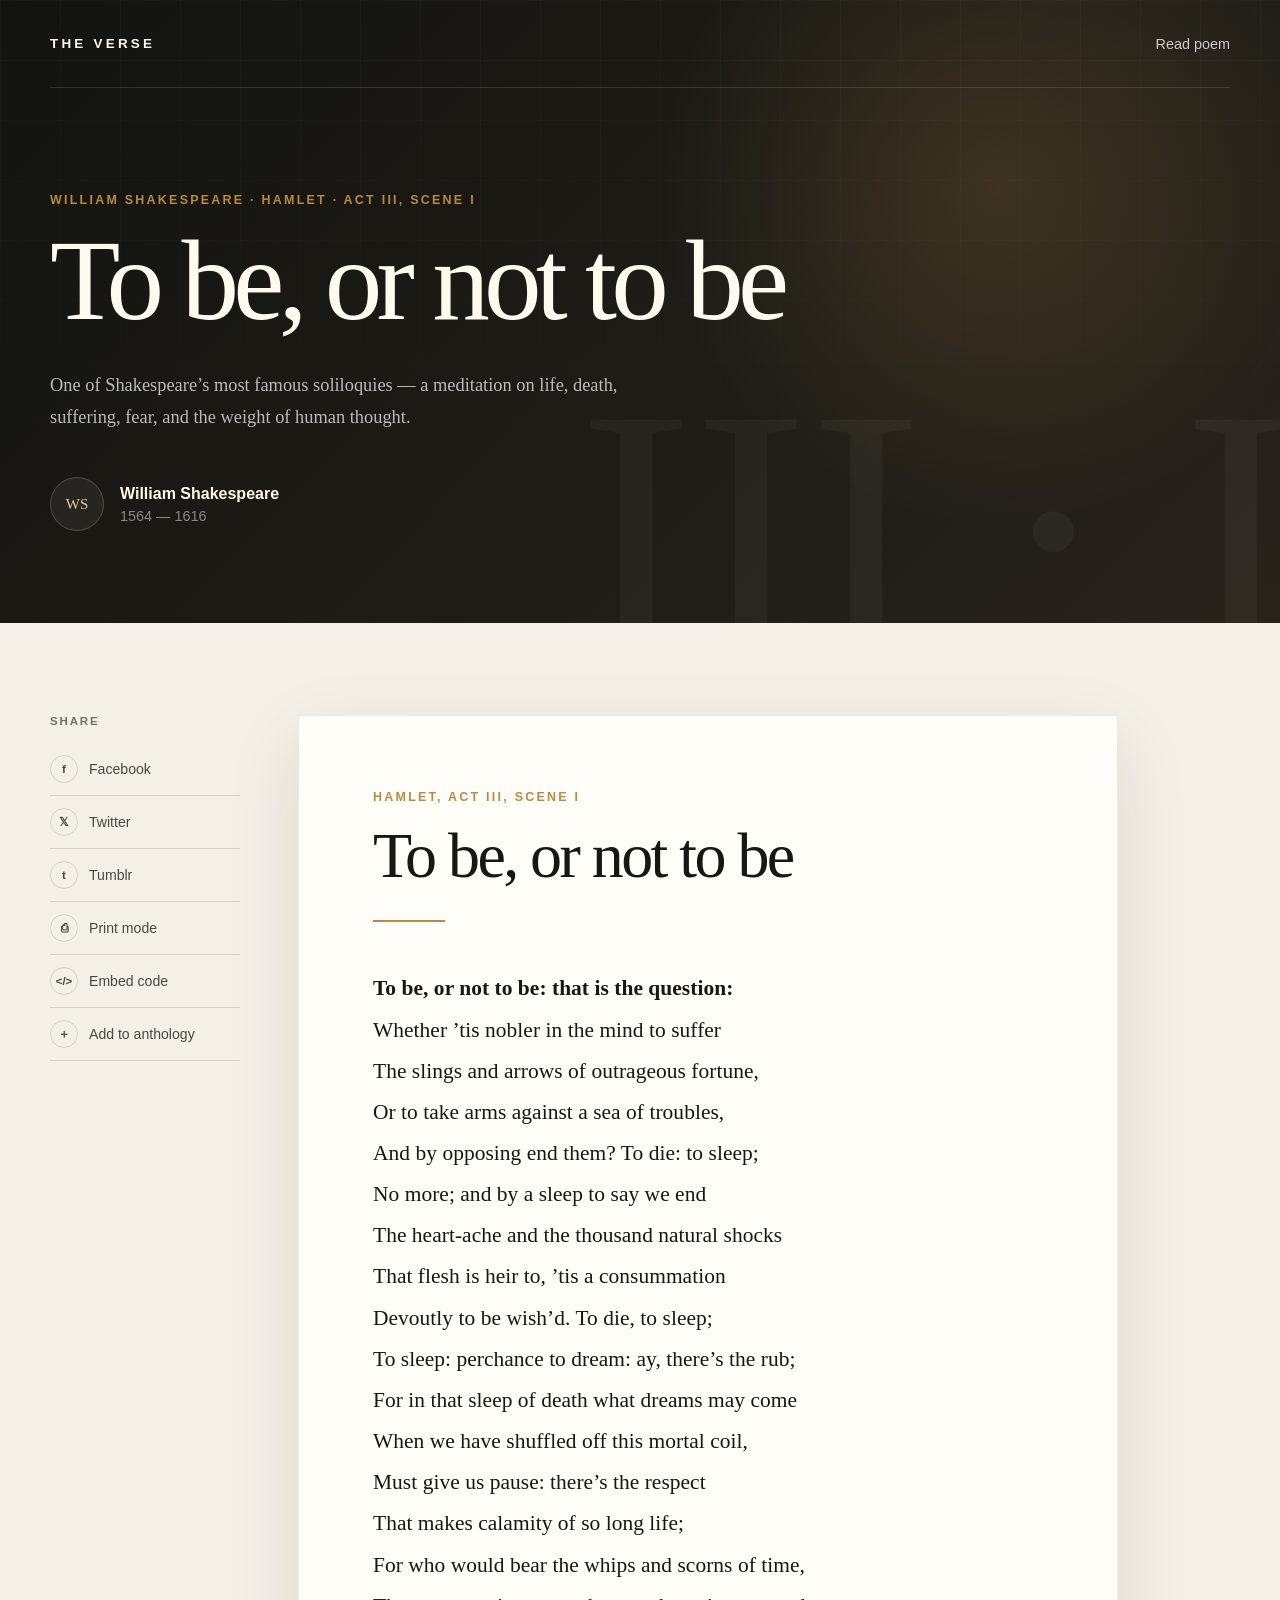
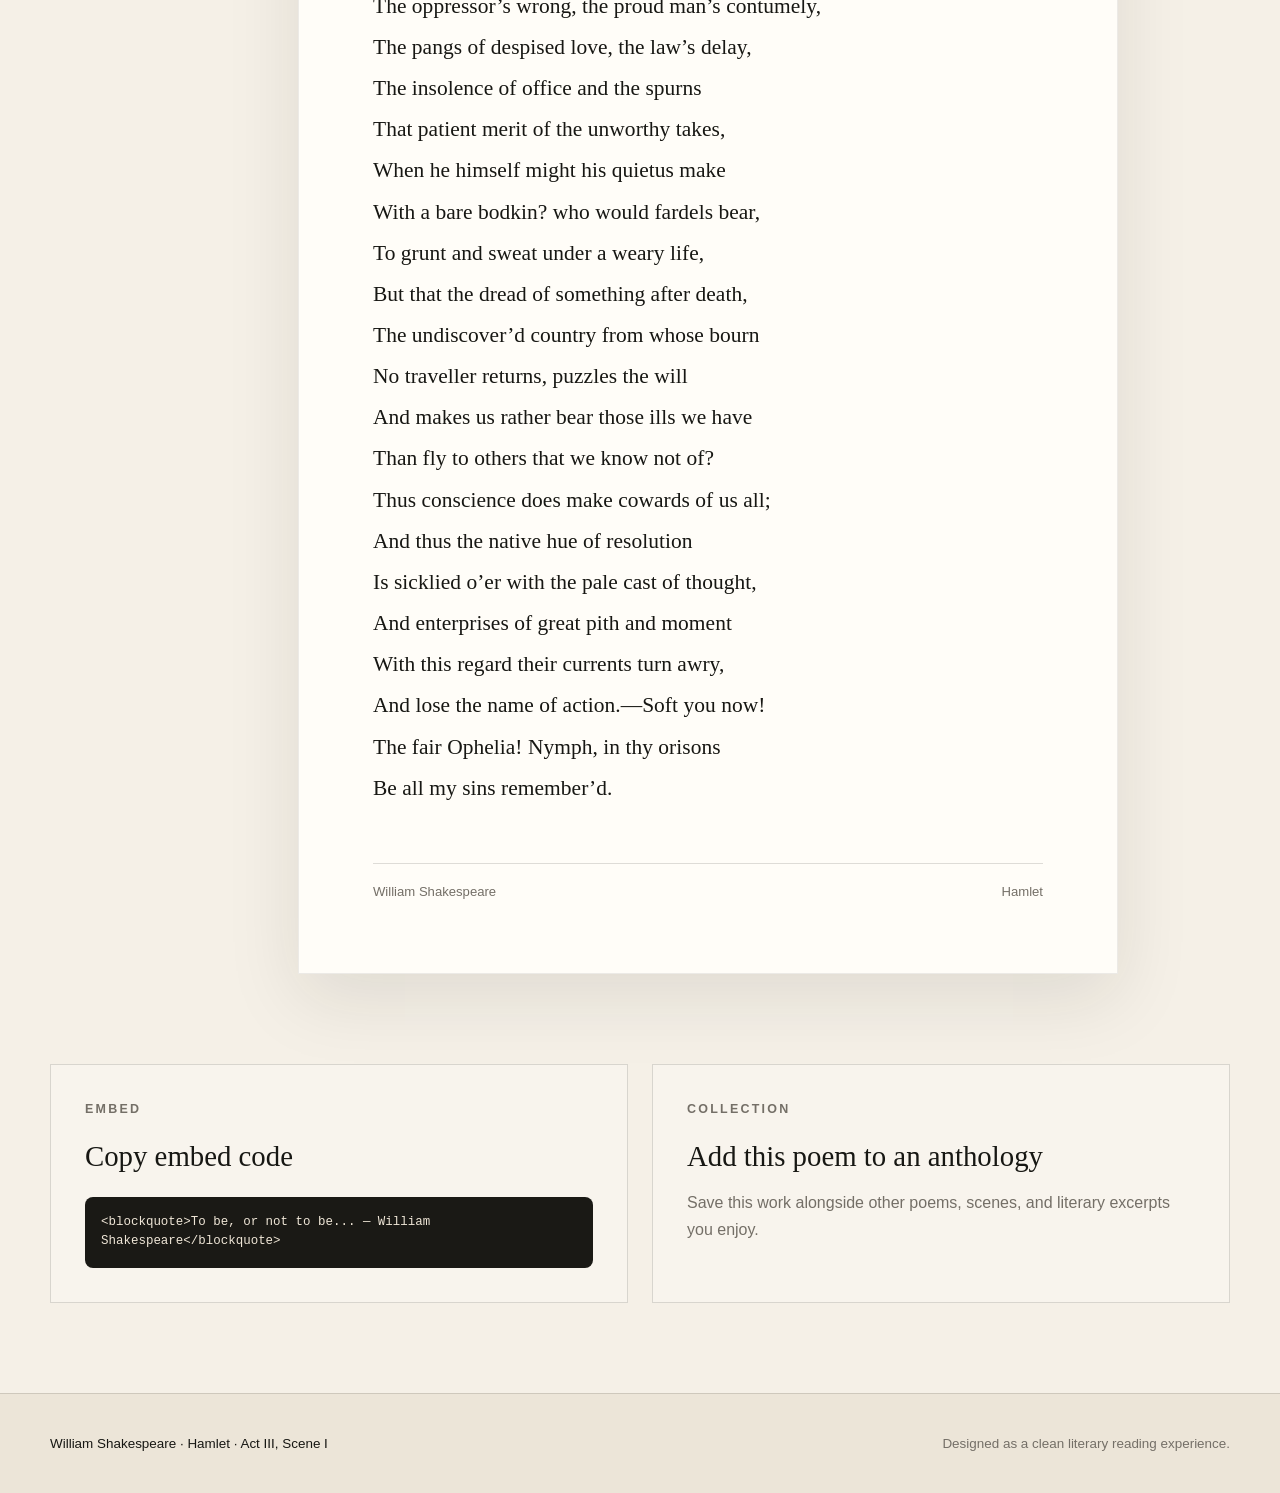
==== index.html @ 47768cc7 "first changes" ====
<!DOCTYPE html>
<html lang="en">
<head>
  <meta charset="UTF-8" />
  <meta name="viewport" content="width=device-width, initial-scale=1.0" />
  <meta name="description" content="Hamlet, Act III, Scene I — To be, or not to be by William Shakespeare" />
  <title>Hamlet — To be, or not to be</title>
  <link rel="stylesheet" href="style.css" />
</head>
<body>

  <header class="hero">
    <nav class="nav container" aria-label="Primary navigation">
      <a class="brand" href="#">THE VERSE</a>
      <a class="nav-link" href="#poem">Read poem</a>
    </nav>

    <div class="hero-content container">
      <p class="eyebrow">William Shakespeare · Hamlet · Act III, Scene I</p>
      <h1>To be, or not to be</h1>
      <p class="intro">
        One of Shakespeare’s most famous soliloquies — a meditation on life,
        death, suffering, fear, and the weight of human thought.
      </p>

      <div class="author-card">
        <div class="author-mark" aria-hidden="true">WS</div>
        <div>
          <p class="author-name">William Shakespeare</p>
          <p class="author-years">1564 — 1616</p>
        </div>
      </div>
    </div>

    <div class="hero-number" aria-hidden="true">III · I</div>
  </header>

  <main id="poem" class="page container">
    <aside class="actions" aria-label="Poem actions">
      <p class="actions-title">Share</p>

      <a href="https://www.facebook.com/sharer/sharer.php" target="_blank" rel="noopener">
        <span class="action-icon">f</span>
        <span>Facebook</span>
      </a>

      <a href="https://twitter.com/intent/tweet" target="_blank" rel="noopener">
        <span class="action-icon">𝕏</span>
        <span>Twitter</span>
      </a>

      <a href="https://www.tumblr.com/widgets/share/tool" target="_blank" rel="noopener">
        <span class="action-icon">t</span>
        <span>Tumblr</span>
      </a>

      <a href="#" onclick="window.print(); return false;">
        <span class="action-icon">⎙</span>
        <span>Print mode</span>
      </a>

      <a href="#embed">
        <span class="action-icon">&lt;/&gt;</span>
        <span>Embed code</span>
      </a>

      <a href="#anthology">
        <span class="action-icon">＋</span>
        <span>Add to anthology</span>
      </a>
    </aside>

    <article class="poem-card">
      <header class="poem-heading">
        <p class="kicker">Hamlet, Act III, Scene I</p>
        <h2>To be, or not to be</h2>
        <div class="rule"></div>
      </header>

      <div class="poem-text">
        <p>
          To be, or not to be: that is the question:<br>
          Whether ’tis nobler in the mind to suffer<br>
          The slings and arrows of outrageous fortune,<br>
          Or to take arms against a sea of troubles,<br>
          And by opposing end them? To die: to sleep;<br>
          No more; and by a sleep to say we end<br>
          The heart-ache and the thousand natural shocks<br>
          That flesh is heir to, ’tis a consummation<br>
          Devoutly to be wish’d. To die, to sleep;<br>
          To sleep: perchance to dream: ay, there’s the rub;<br>
          For in that sleep of death what dreams may come<br>
          When we have shuffled off this mortal coil,<br>
          Must give us pause: there’s the respect<br>
          That makes calamity of so long life;<br>
          For who would bear the whips and scorns of time,<br>
          The oppressor’s wrong, the proud man’s contumely,<br>
          The pangs of despised love, the law’s delay,<br>
          The insolence of office and the spurns<br>
          That patient merit of the unworthy takes,<br>
          When he himself might his quietus make<br>
          With a bare bodkin? who would fardels bear,<br>
          To grunt and sweat under a weary life,<br>
          But that the dread of something after death,<br>
          The undiscover’d country from whose bourn<br>
          No traveller returns, puzzles the will<br>
          And makes us rather bear those ills we have<br>
          Than fly to others that we know not of?<br>
          Thus conscience does make cowards of us all;<br>
          And thus the native hue of resolution<br>
          Is sicklied o’er with the pale cast of thought,<br>
          And enterprises of great pith and moment<br>
          With this regard their currents turn awry,<br>
          And lose the name of action.—Soft you now!<br>
          The fair Ophelia! Nymph, in thy orisons<br>
          Be all my sins remember’d.
        </p>
      </div>

      <footer class="poem-footer">
        <span>William Shakespeare</span>
        <span>Hamlet</span>
      </footer>
    </article>
  </main>

  <section id="embed" class="extra container">
    <div class="extra-card">
      <p class="extra-label">Embed</p>
      <h3>Copy embed code</h3>
      <code>&lt;blockquote&gt;To be, or not to be... — William Shakespeare&lt;/blockquote&gt;</code>
    </div>

    <div id="anthology" class="extra-card">
      <p class="extra-label">Collection</p>
      <h3>Add this poem to an anthology</h3>
      <p>Save this work alongside other poems, scenes, and literary excerpts you enjoy.</p>
    </div>
  </section>

  <footer class="site-footer">
    <div class="container">
      <p>William Shakespeare · Hamlet · Act III, Scene I</p>
      <p class="muted">Designed as a clean literary reading experience.</p>
    </div>
  </footer>

</body>
</html>
---- style.css ----
/* ---------- Base ---------- */

:root {
  --ink: #171713;
  --paper: #f5f0e7;
  --paper-2: #fffdf8;
  --cream: #ece4d7;
  --gold: #b98a46;
  --muted: #746f67;
  --border: rgba(23, 23, 19, 0.14);
  --shadow: 0 24px 70px rgba(34, 29, 21, 0.10);
}

* {
  box-sizing: border-box;
}

html {
  scroll-behavior: smooth;
}

body {
  margin: 0;
  background: var(--paper);
  color: var(--ink);
  font-family: Inter, ui-sans-serif, -apple-system, BlinkMacSystemFont, "Segoe UI", sans-serif;
}

a {
  color: inherit;
}

.container {
  width: min(1180px, calc(100% - 40px));
  margin-inline: auto;
}


/* ---------- Hero ---------- */

.hero {
  min-height: 620px;
  position: relative;
  overflow: hidden;
  color: #fffaf0;
  background:
    radial-gradient(circle at 78% 30%, rgba(185, 138, 70, 0.20), transparent 31%),
    linear-gradient(135deg, #13130f 0%, #1d1c17 54%, #28231b 100%);
}

.hero::before {
  content: "";
  position: absolute;
  inset: 0;
  background-image:
    linear-gradient(rgba(255,255,255,0.025) 1px, transparent 1px),
    linear-gradient(90deg, rgba(255,255,255,0.025) 1px, transparent 1px);
  background-size: 60px 60px;
  mask-image: linear-gradient(to bottom, black, transparent 95%);
  pointer-events: none;
}

.nav {
  position: relative;
  z-index: 2;
  min-height: 88px;
  display: flex;
  align-items: center;
  justify-content: space-between;
  border-bottom: 1px solid rgba(255,255,255,0.12);
}

.brand {
  text-decoration: none;
  font-size: 0.84rem;
  font-weight: 800;
  letter-spacing: 0.24em;
}

.nav-link {
  text-decoration: none;
  font-size: 0.9rem;
  color: rgba(255,255,255,0.76);
  transition: color .2s ease;
}

.nav-link:hover {
  color: #fff;
}

.hero-content {
  position: relative;
  z-index: 2;
  padding-top: 105px;
  padding-bottom: 92px;
}

.eyebrow,
.kicker,
.extra-label {
  margin: 0 0 20px;
  color: var(--gold);
  font-size: 0.78rem;
  font-weight: 800;
  letter-spacing: 0.18em;
  text-transform: uppercase;
}

.hero h1 {
  max-width: 880px;
  margin: 0;
  font-family: Georgia, "Times New Roman", serif;
  font-size: clamp(4rem, 9vw, 8.5rem);
  font-weight: 400;
  letter-spacing: -0.05em;
  line-height: 0.92;
}

.intro {
  max-width: 620px;
  margin: 36px 0 0;
  color: rgba(255,255,255,0.70);
  font-family: Georgia, "Times New Roman", serif;
  font-size: 1.15rem;
  line-height: 1.75;
}

.author-card {
  display: flex;
  align-items: center;
  gap: 16px;
  margin-top: 44px;
}

.author-mark {
  width: 54px;
  height: 54px;
  display: grid;
  place-items: center;
  border: 1px solid rgba(255,255,255,0.18);
  border-radius: 50%;
  background: rgba(255,255,255,0.06);
  color: #e9c995;
  font-family: Georgia, serif;
  font-size: 0.94rem;
}

.author-name,
.author-years {
  margin: 0;
}

.author-name {
  font-weight: 700;
}

.author-years {
  margin-top: 5px;
  color: rgba(255,255,255,0.48);
  font-size: 0.9rem;
}

.hero-number {
  position: absolute;
  right: -18px;
  bottom: -45px;
  color: rgba(255,255,255,0.035);
  font-family: Georgia, serif;
  font-size: clamp(12rem, 27vw, 27rem);
  line-height: 0.8;
  user-select: none;
}


/* ---------- Main layout ---------- */

.page {
  display: grid;
  grid-template-columns: 190px minmax(0, 1fr);
  gap: 58px;
  padding-top: 92px;
  padding-bottom: 90px;
}

.actions {
  position: sticky;
  top: 30px;
  align-self: start;
}

.actions-title {
  margin: 0 0 16px;
  color: var(--muted);
  font-size: 0.72rem;
  font-weight: 800;
  letter-spacing: 0.16em;
  text-transform: uppercase;
}

.actions a {
  display: flex;
  align-items: center;
  gap: 11px;
  padding: 12px 0;
  border-bottom: 1px solid var(--border);
  text-decoration: none;
  color: #4a4741;
  font-size: 0.88rem;
  transition: color .2s ease, transform .2s ease;
}

.actions a:hover {
  color: var(--ink);
  transform: translateX(4px);
}

.action-icon {
  width: 28px;
  height: 28px;
  display: grid;
  place-items: center;
  flex: 0 0 28px;
  border: 1px solid var(--border);
  border-radius: 50%;
  font-size: 0.72rem;
  font-weight: 800;
}

.poem-card {
  max-width: 820px;
  padding: clamp(34px, 6vw, 74px);
  background: var(--paper-2);
  border: 1px solid rgba(23,23,19,0.08);
  box-shadow: var(--shadow);
}

.poem-heading h2 {
  margin: 0;
  font-family: Georgia, "Times New Roman", serif;
  font-size: clamp(2.5rem, 5vw, 4.6rem);
  font-weight: 400;
  line-height: 1;
  letter-spacing: -0.04em;
}

.rule {
  width: 72px;
  height: 2px;
  margin-top: 32px;
  background: var(--gold);
}

.poem-text {
  margin-top: 46px;
}

.poem-text p {
  margin: 0;
  font-family: Georgia, "Times New Roman", serif;
  font-size: clamp(1.05rem, 2vw, 1.34rem);
  line-height: 1.92;
  letter-spacing: 0.002em;
}

.poem-text p::first-line {
  font-weight: 700;
}

.poem-footer {
  display: flex;
  justify-content: space-between;
  gap: 20px;
  margin-top: 54px;
  padding-top: 20px;
  border-top: 1px solid var(--border);
  color: var(--muted);
  font-size: 0.82rem;
}


/* ---------- Extra cards ---------- */

.extra {
  display: grid;
  grid-template-columns: 1fr 1fr;
  gap: 24px;
  padding-bottom: 90px;
}

.extra-card {
  min-height: 230px;
  padding: 34px;
  border: 1px solid var(--border);
  background: rgba(255,255,255,0.24);
}

.extra-card h3 {
  margin: 0 0 16px;
  font-family: Georgia, serif;
  font-size: 1.8rem;
  font-weight: 400;
}

.extra-card p {
  color: var(--muted);
  line-height: 1.7;
}

.extra-card code {
  display: block;
  overflow-x: auto;
  margin-top: 24px;
  padding: 16px;
  border-radius: 8px;
  background: #1a1915;
  color: #efe6d7;
  font-family: ui-monospace, SFMono-Regular, Menlo, Monaco, Consolas, monospace;
  font-size: 0.78rem;
  line-height: 1.55;
}


/* ---------- Footer ---------- */

.site-footer {
  padding: 42px 0;
  border-top: 1px solid var(--border);
  background: #ece5d8;
}

.site-footer .container {
  display: flex;
  justify-content: space-between;
  gap: 24px;
}

.site-footer p {
  margin: 0;
  font-size: 0.84rem;
}

.site-footer .muted {
  color: var(--muted);
}


/* ---------- Responsive ---------- */

@media (max-width: 860px) {
  .page {
    grid-template-columns: 1fr;
    gap: 30px;
    padding-top: 54px;
  }

  .actions {
    position: static;
    display: flex;
    flex-wrap: wrap;
    gap: 8px;
  }

  .actions-title {
    width: 100%;
  }

  .actions a {
    padding: 9px 12px;
    border: 1px solid var(--border);
    border-radius: 999px;
  }

  .actions a:hover {
    transform: none;
  }

  .actions a span:last-child {
    display: none;
  }

  .extra {
    grid-template-columns: 1fr;
  }
}

@media (max-width: 620px) {
  .container {
    width: min(100% - 26px, 1180px);
  }

  .hero {
    min-height: auto;
  }

  .nav {
    min-height: 70px;
  }

  .hero-content {
    padding-top: 70px;
    padding-bottom: 72px;
  }

  .hero h1 {
    font-size: clamp(3.4rem, 18vw, 5.8rem);
  }

  .intro {
    font-size: 1rem;
  }

  .poem-card {
    padding: 30px 22px;
  }

  .poem-text p {
    font-size: 1rem;
    line-height: 1.85;
  }

  .poem-footer,
  .site-footer .container {
    flex-direction: column;
  }

  .extra-card {
    padding: 26px 22px;
  }
}


/* ---------- Print ---------- */

@media print {
  .hero,
  .actions,
  .extra,
  .site-footer {
    display: none !important;
  }

  body {
    background: white;
  }

  .page {
    display: block;
    width: 100%;
    padding: 0;
  }

  .poem-card {
    max-width: none;
    border: 0;
    box-shadow: none;
    padding: 0;
  }
}
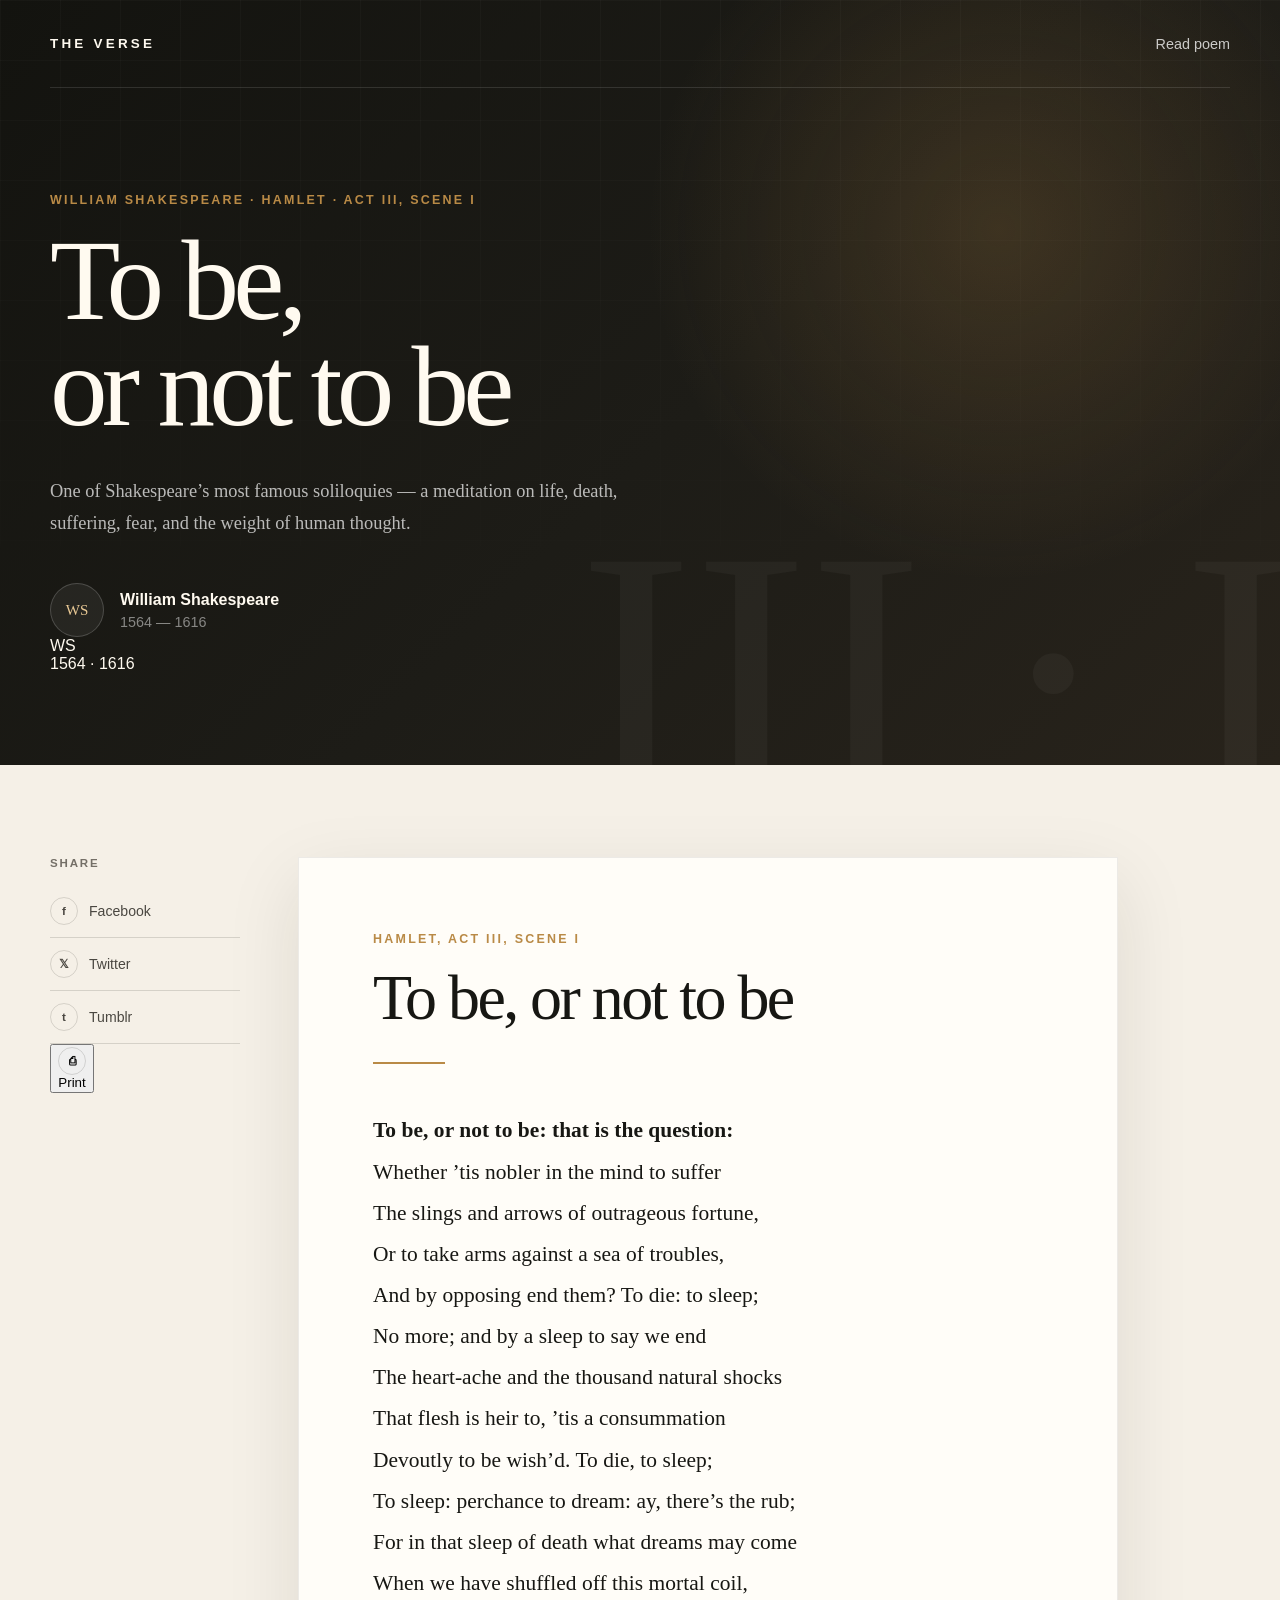
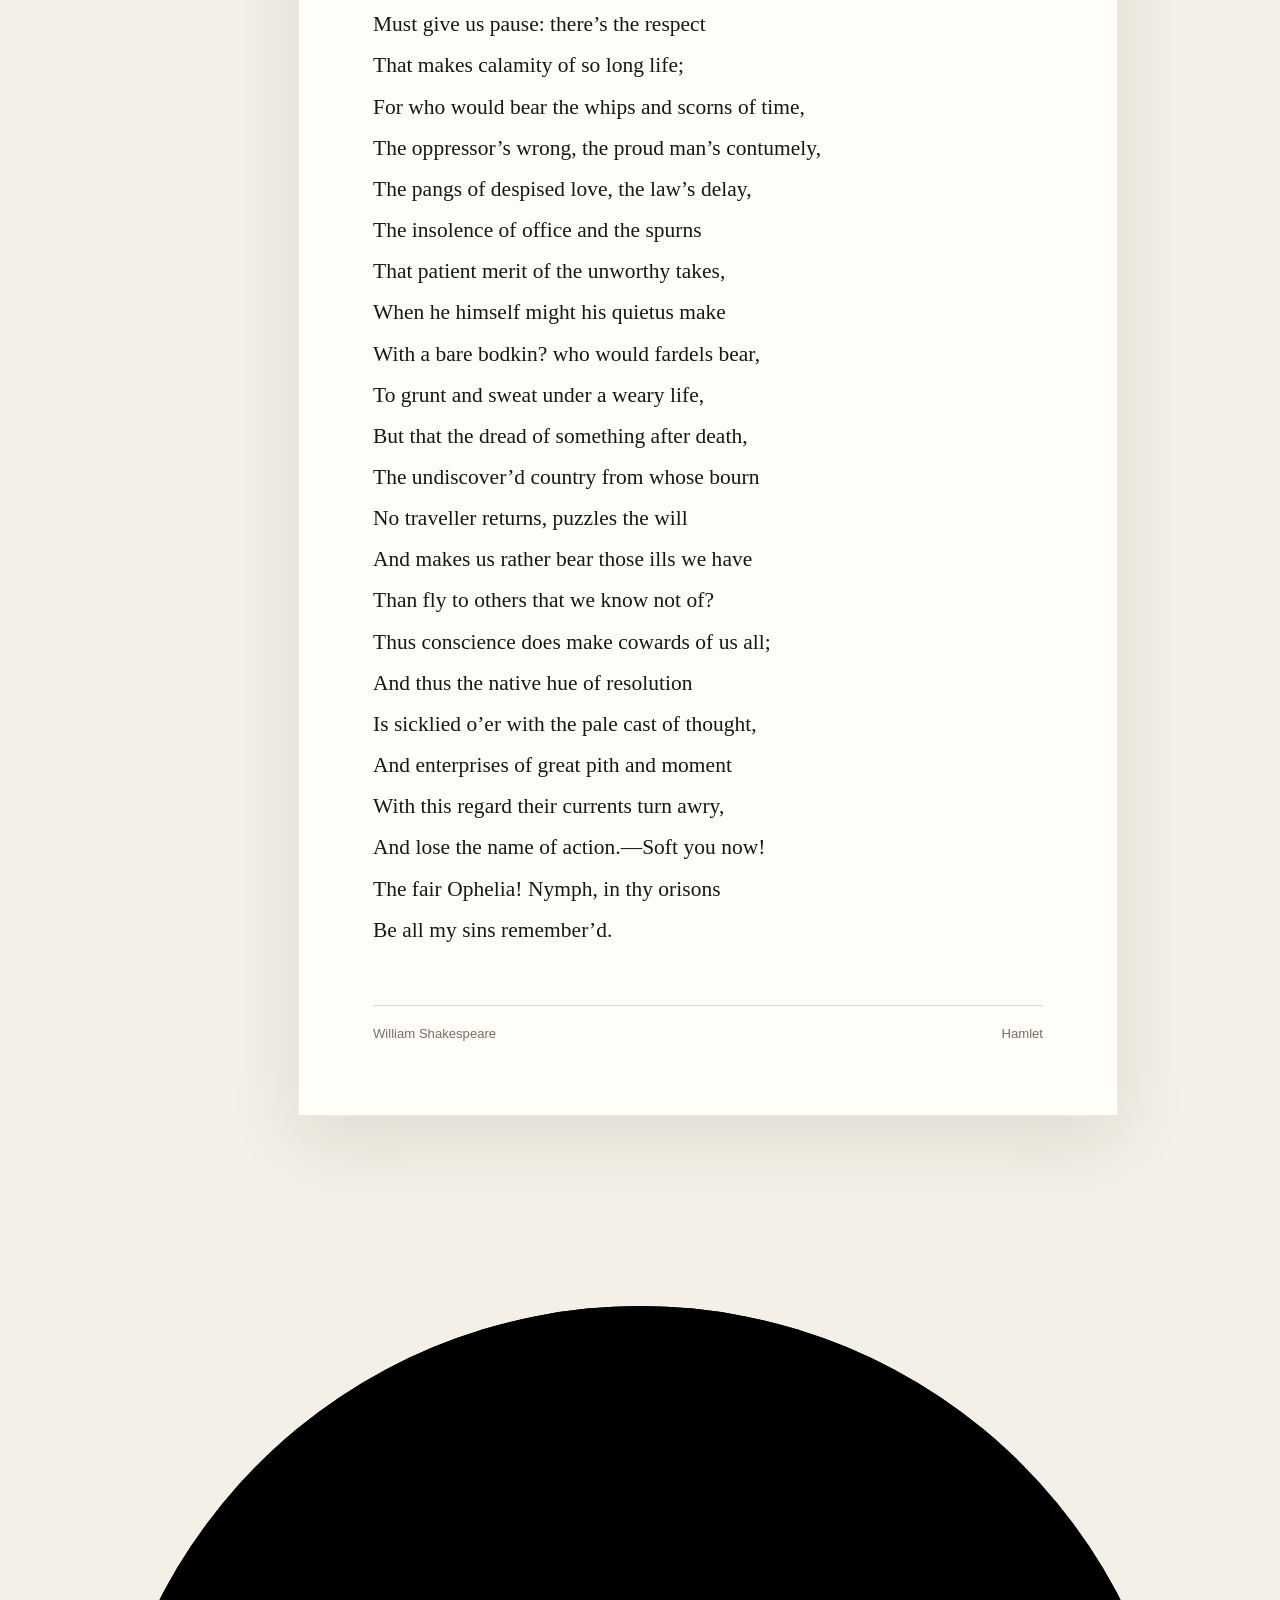
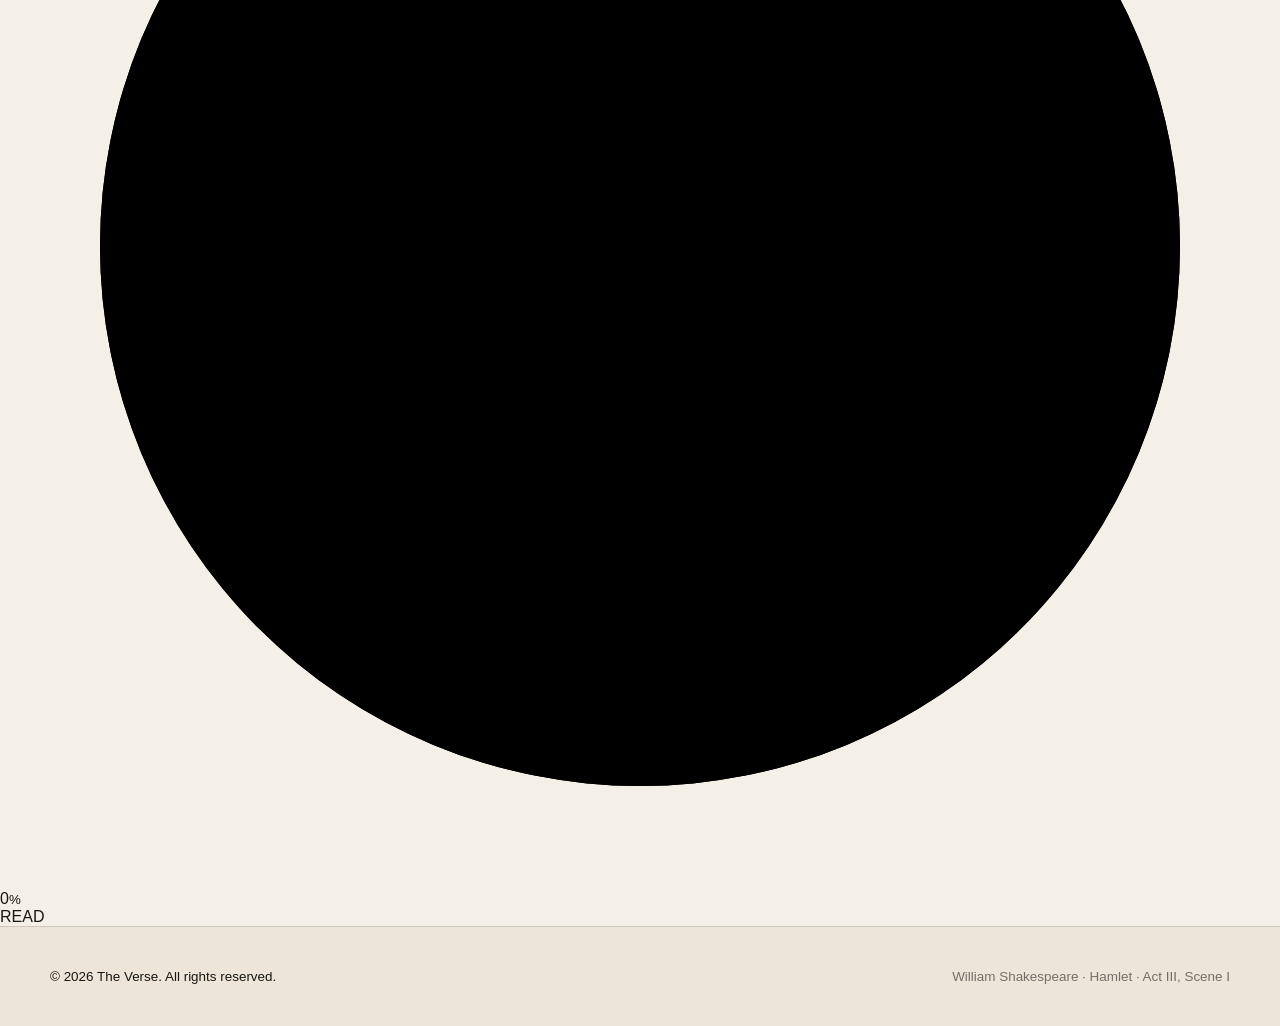
==== commit b8a17d61: "second edit" ====
--- a/index.html
+++ b/index.html
@@ -1,33 +1,49 @@
 <!DOCTYPE html>
 <html lang="en">
 <head>
-  <meta charset="UTF-8" />
-  <meta name="viewport" content="width=device-width, initial-scale=1.0" />
-  <meta name="description" content="Hamlet, Act III, Scene I — To be, or not to be by William Shakespeare" />
+  <meta charset="UTF-8">
+  <meta name="viewport" content="width=device-width, initial-scale=1.0">
+  <meta name="description" content="Hamlet, Act III, Scene I — To be, or not to be by William Shakespeare">
   <title>Hamlet — To be, or not to be</title>
-  <link rel="stylesheet" href="style.css" />
+  <link rel="stylesheet" href="style.css">
 </head>
+
 <body>
+  <div class="top-progress" aria-hidden="true">
+    <span id="topProgressBar"></span>
+  </div>
 
   <header class="hero">
-    <nav class="nav container" aria-label="Primary navigation">
-      <a class="brand" href="#">THE VERSE</a>
-      <a class="nav-link" href="#poem">Read poem</a>
+    <nav class="nav container">
+      <a href="#" class="brand">THE VERSE</a>
+      <a href="#poem" class="nav-link">Read poem</a>
     </nav>
 
     <div class="hero-content container">
-      <p class="eyebrow">William Shakespeare · Hamlet · Act III, Scene I</p>
-      <h1>To be, or not to be</h1>
-      <p class="intro">
-        One of Shakespeare’s most famous soliloquies — a meditation on life,
-        death, suffering, fear, and the weight of human thought.
-      </p>
+      <div class="hero-copy reveal">
+        <p class="eyebrow">William Shakespeare · Hamlet · Act III, Scene I</p>
 
-      <div class="author-card">
-        <div class="author-mark" aria-hidden="true">WS</div>
-        <div>
-          <p class="author-name">William Shakespeare</p>
-          <p class="author-years">1564 — 1616</p>
+        <h1>To be,<br>or not to be</h1>
+
+        <p class="intro">
+          One of Shakespeare’s most famous soliloquies — a meditation on life,
+          death, suffering, fear, and the weight of human thought.
+        </p>
+
+        <div class="author-card">
+          <div class="author-mark">WS</div>
+          <div>
+            <p class="author-name">William Shakespeare</p>
+            <p class="author-years">1564 — 1616</p>
+          </div>
+        </div>
+      </div>
+
+      <div class="hero-art reveal" aria-hidden="true">
+        <div class="portrait-ring">
+          <div class="portrait-monogram">WS</div>
+          <div class="portrait-line"></div>
+          <div class="portrait-years">1564 · 1616</div>
         </div>
       </div>
     </div>
@@ -36,41 +52,31 @@
   </header>
 
   <main id="poem" class="page container">
-    <aside class="actions" aria-label="Poem actions">
+    <aside class="actions reveal" aria-label="Poem actions">
       <p class="actions-title">Share</p>
 
-      <a href="https://www.facebook.com/sharer/sharer.php" target="_blank" rel="noopener">
+      <a href="https://www.facebook.com/sharer/sharer.php" target="_blank" rel="noopener noreferrer">
         <span class="action-icon">f</span>
         <span>Facebook</span>
       </a>
 
-      <a href="https://twitter.com/intent/tweet" target="_blank" rel="noopener">
+      <a href="https://twitter.com/intent/tweet" target="_blank" rel="noopener noreferrer">
         <span class="action-icon">𝕏</span>
         <span>Twitter</span>
       </a>
 
-      <a href="https://www.tumblr.com/widgets/share/tool" target="_blank" rel="noopener">
+      <a href="https://www.tumblr.com/widgets/share/tool" target="_blank" rel="noopener noreferrer">
         <span class="action-icon">t</span>
         <span>Tumblr</span>
       </a>
 
-      <a href="#" onclick="window.print(); return false;">
+      <button type="button" id="printButton" class="action-button">
         <span class="action-icon">⎙</span>
-        <span>Print mode</span>
-      </a>
-
-      <a href="#embed">
-        <span class="action-icon">&lt;/&gt;</span>
-        <span>Embed code</span>
-      </a>
-
-      <a href="#anthology">
-        <span class="action-icon">＋</span>
-        <span>Add to anthology</span>
-      </a>
+        <span>Print</span>
+      </button>
     </aside>
 
-    <article class="poem-card">
+    <article class="poem-card reveal">
       <header class="poem-heading">
         <p class="kicker">Hamlet, Act III, Scene I</p>
         <h2>To be, or not to be</h2>
@@ -124,26 +130,26 @@
     </article>
   </main>
 
-  <section id="embed" class="extra container">
-    <div class="extra-card">
-      <p class="extra-label">Embed</p>
-      <h3>Copy embed code</h3>
-      <code>&lt;blockquote&gt;To be, or not to be... — William Shakespeare&lt;/blockquote&gt;</code>
+  <div class="reading-progress" id="readingProgress" aria-label="Reading progress">
+    <svg viewBox="0 0 64 64" class="progress-ring" aria-hidden="true">
+      <circle class="progress-track" cx="32" cy="32" r="27"></circle>
+      <circle class="progress-value" cx="32" cy="32" r="27"></circle>
+    </svg>
+
+    <div class="progress-number">
+      <span id="progressPercent">0</span><small>%</small>
     </div>
 
-    <div id="anthology" class="extra-card">
-      <p class="extra-label">Collection</p>
-      <h3>Add this poem to an anthology</h3>
-      <p>Save this work alongside other poems, scenes, and literary excerpts you enjoy.</p>
-    </div>
-  </section>
+    <span class="progress-label">READ</span>
+  </div>
 
   <footer class="site-footer">
-    <div class="container">
-      <p>William Shakespeare · Hamlet · Act III, Scene I</p>
-      <p class="muted">Designed as a clean literary reading experience.</p>
+    <div class="container footer-content">
+      <p>© 2026 The Verse. All rights reserved.</p>
+      <p class="muted">William Shakespeare · Hamlet · Act III, Scene I</p>
     </div>
   </footer>
 
+  <script src="script.js"></script>
 </body>
-</html>
+</html>
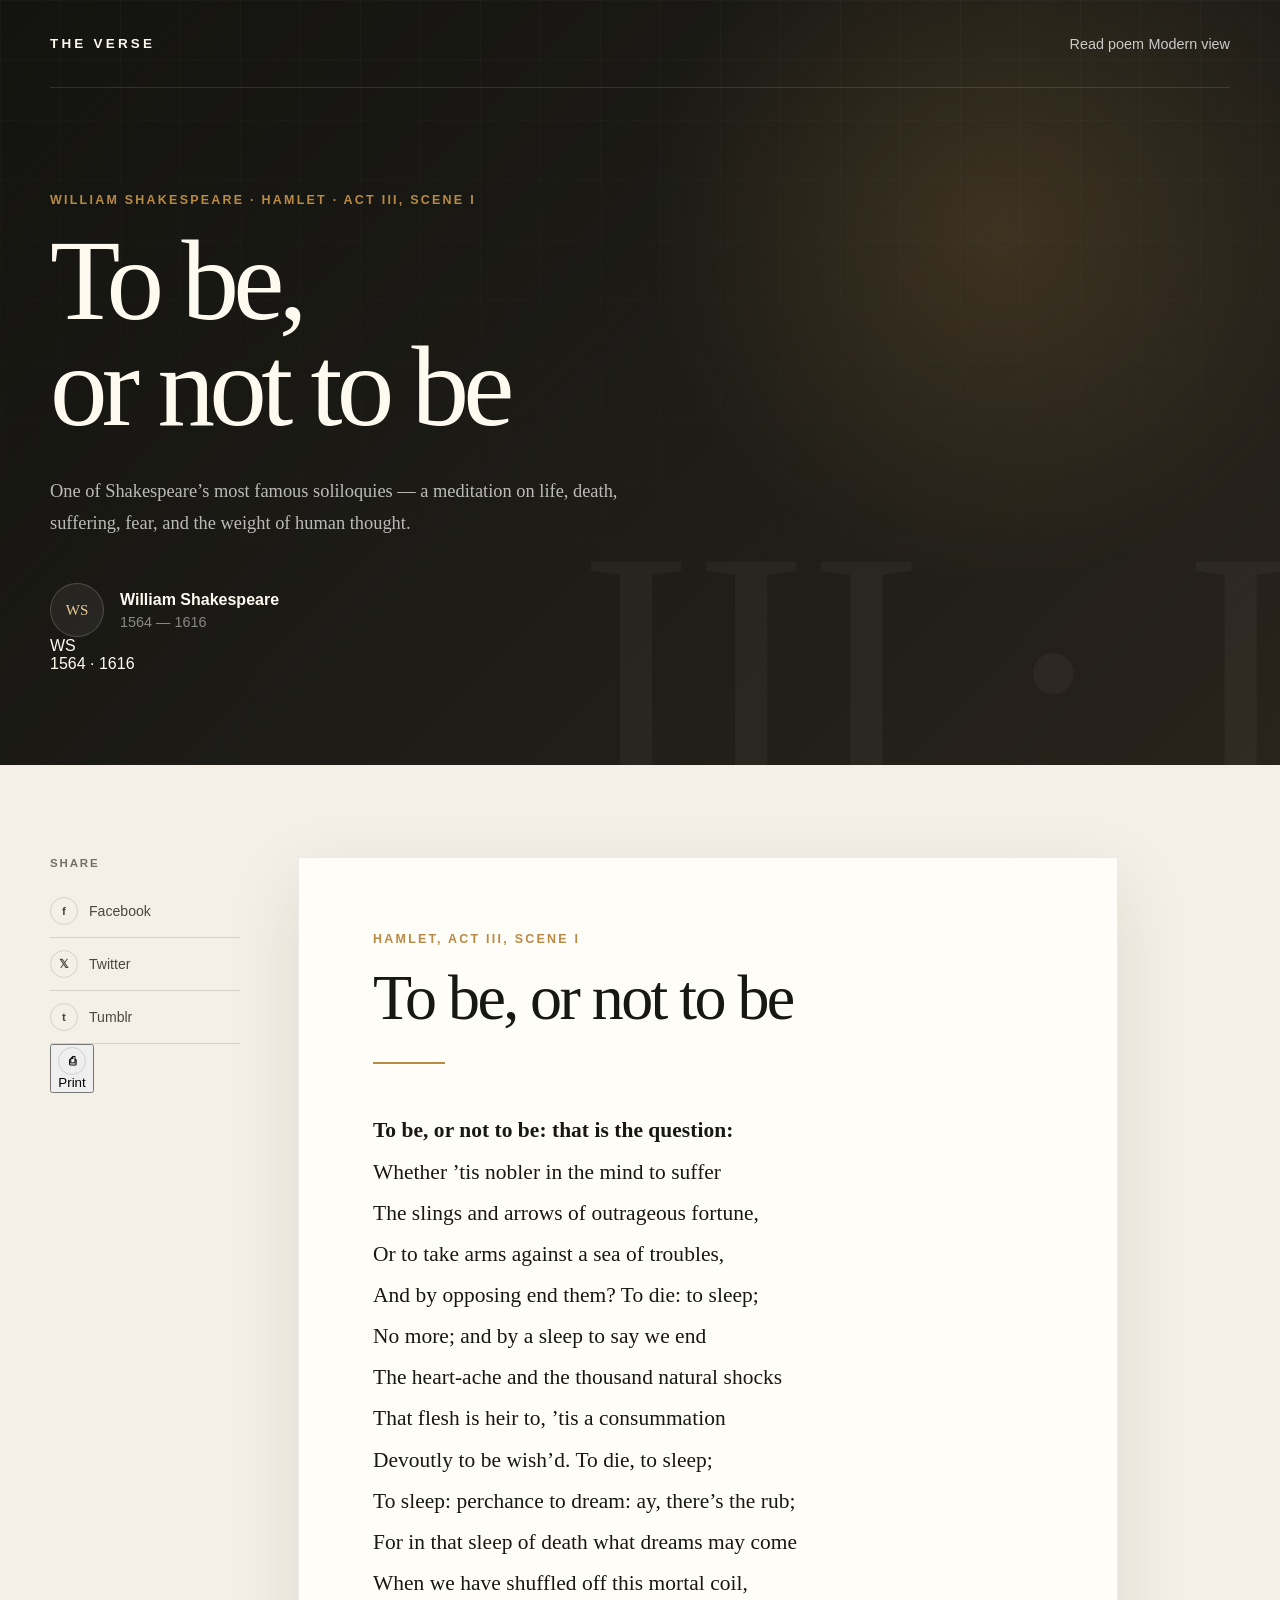
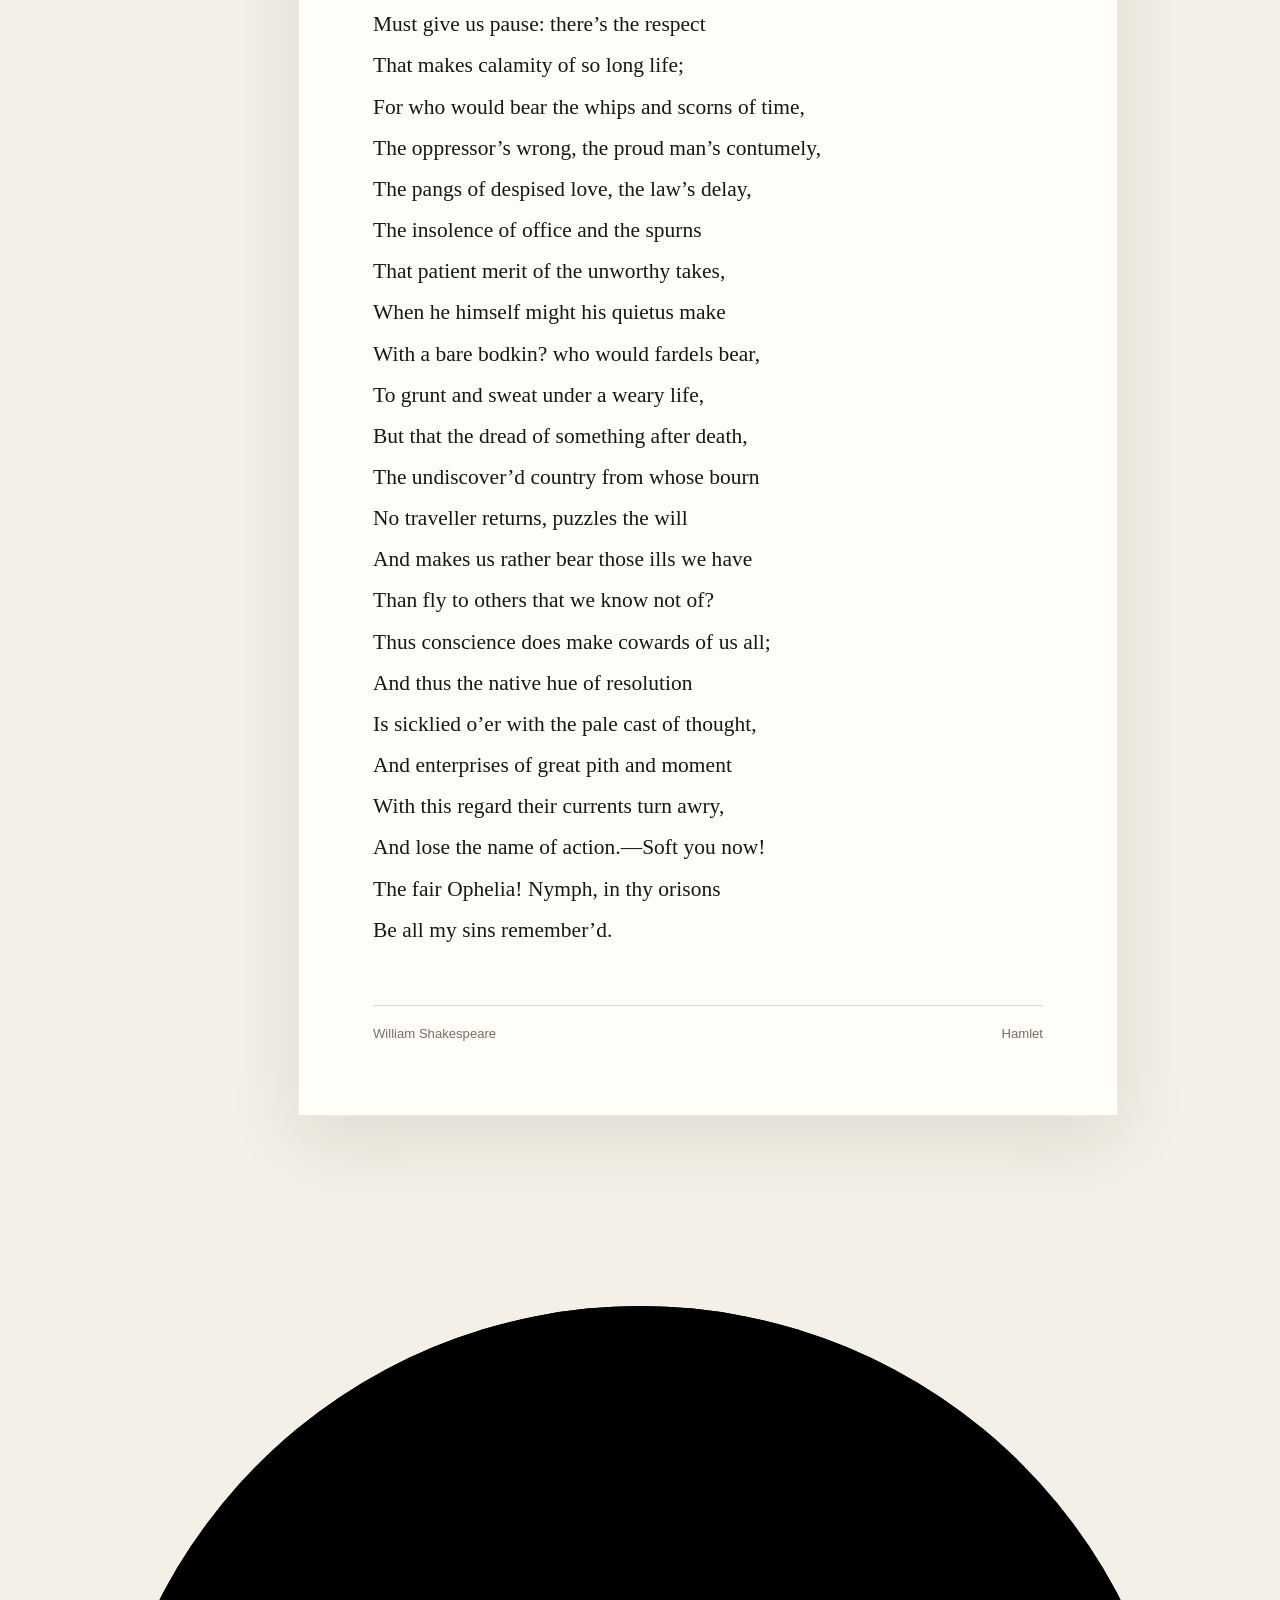
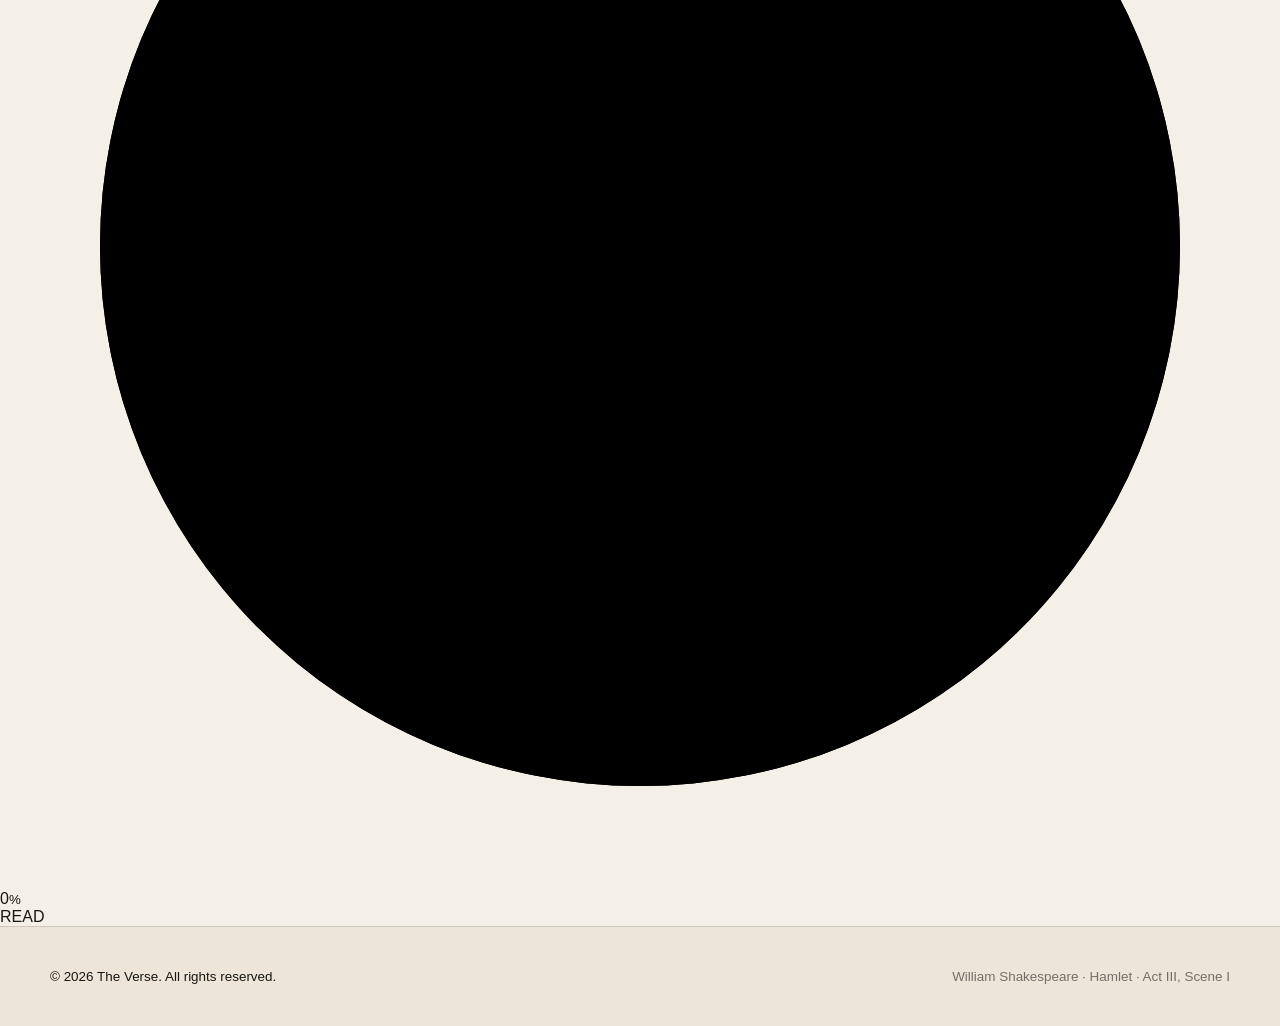
==== commit 29dba653: "Refactor navigation links in header" ====
--- a/index.html
+++ b/index.html
@@ -16,7 +16,11 @@
   <header class="hero">
     <nav class="nav container">
       <a href="#" class="brand">THE VERSE</a>
-      <a href="#poem" class="nav-link">Read poem</a>
+
+      <div class="nav-actions">
+        <a href="#poem" class="nav-link">Read poem</a>
+        <a href="modern.html" class="nav-link nav-link-alt">Modern view</a>
+      </div>
     </nav>
 
     <div class="hero-content container">
@@ -152,4 +156,4 @@
 
   <script src="script.js"></script>
 </body>
-</html>+</html>
